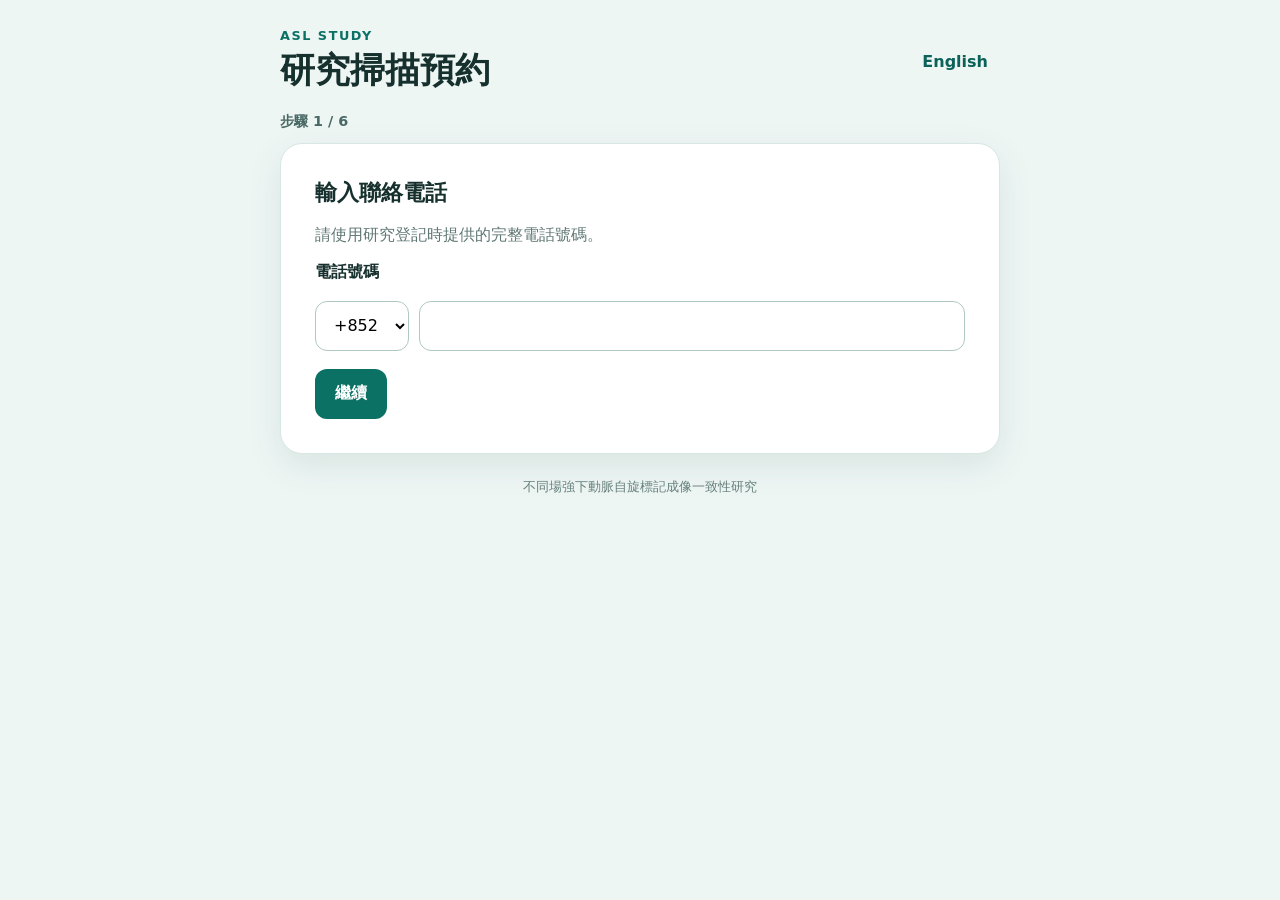
==== index.html @ f1f3ba52 "Build mobile participant booking flow" ====
<!doctype html>
<html lang="zh-Hant">
<head>
  <meta charset="utf-8">
  <meta name="viewport" content="width=device-width, initial-scale=1">
  <meta name="theme-color" content="#0b5d55">
  <title>ASL 研究預約</title>
  <link rel="stylesheet" href="style.css">
</head>
<body>
  <header>
    <div>
      <p class="eyebrow">ASL Study</p>
      <h1 data-text="title">研究掃描預約</h1>
    </div>
    <button id="language" class="text-button" type="button">English</button>
  </header>

  <main>
    <div id="progress" class="progress" aria-live="polite"></div>
    <section id="app" class="card" aria-live="polite"></section>
  </main>

  <footer data-text="footer">不同場強下動脈自旋標記成像一致性研究</footer>
  <script src="config.js"></script>
  <script src="app.js"></script>
</body>
</html>
---- style.css ----
:root {
  color-scheme: light;
  font-family: system-ui, -apple-system, "Segoe UI", sans-serif;
  color: #16302d;
  background: #eef6f4;
}

* { box-sizing: border-box; }
body { margin: 0; min-height: 100vh; }
header, main, footer { width: min(100% - 32px, 720px); margin-inline: auto; }
header { display: flex; align-items: center; justify-content: space-between; gap: 16px; padding: 28px 0 18px; }
h1, h2, h3, p { margin-top: 0; }
h1 { margin-bottom: 0; font-size: clamp(1.55rem, 7vw, 2.2rem); }
h2 { font-size: 1.35rem; }
h3 { margin-bottom: 8px; }
.eyebrow { margin-bottom: 4px; color: #0b7165; font-size: .8rem; font-weight: 800; letter-spacing: .12em; text-transform: uppercase; }
.card { padding: clamp(20px, 5vw, 34px); border: 1px solid #d7e7e3; border-radius: 22px; background: white; box-shadow: 0 12px 35px rgb(27 79 72 / 10%); }
.progress { min-height: 31px; color: #496965; font-size: .9rem; font-weight: 700; }
.muted { color: #5f7774; }
.error { padding: 12px; border-radius: 12px; color: #8d251c; background: #fff0ee; }
.success { color: #11634f; }
label { display: block; margin-bottom: 8px; font-weight: 750; }
.phone { display: grid; grid-template-columns: auto 1fr; gap: 10px; margin: 18px 0; }
input, select, button { min-height: 50px; border-radius: 12px; font: inherit; }
input, select { width: 100%; border: 1px solid #afc8c3; padding: 0 14px; background: white; }
button { border: 0; padding: 0 20px; color: white; background: #0b7165; font-weight: 800; cursor: pointer; }
button:hover { background: #085b52; }
button:focus-visible, input:focus-visible, select:focus-visible { outline: 3px solid #8cd9cc; outline-offset: 2px; }
button:disabled { cursor: not-allowed; opacity: .55; }
.secondary { color: #0b6259; background: #e5f4f1; }
.secondary:hover { background: #d3ece7; }
.text-button { min-height: 42px; padding: 0 12px; color: #0b6259; background: transparent; }
.actions { display: flex; flex-wrap: wrap; gap: 10px; margin-top: 22px; }
.notice { margin: 14px 0; padding: 16px; border: 1px solid #d6e4e1; border-radius: 14px; background: #f8fbfa; }
.notice.locked { opacity: .45; }
.notice.done { border-color: #68b9a8; background: #eaf8f4; }
.notice button { margin-top: 10px; min-height: 42px; }
.date-group { margin-top: 24px; }
.slot-grid { display: grid; grid-template-columns: repeat(auto-fit, minmax(135px, 1fr)); gap: 10px; }
.choice { width: 100%; height: auto; min-height: 76px; margin: 6px 0; padding: 14px; text-align: left; color: #18443e; background: #f0f7f5; border: 2px solid transparent; }
.choice.selected { border-color: #0b7165; background: #dcf1ec; }
.summary { display: grid; gap: 12px; }
.summary > div, address { padding: 14px; border-radius: 12px; background: #f4f8f7; }
address { margin-top: 14px; font-style: normal; line-height: 1.55; }
.qr { margin-top: 16px; padding: 16px; border: 1px dashed #90aaa5; border-radius: 12px; text-align: center; }
.qr img { display: block; max-width: 220px; margin: 10px auto 0; }
footer { padding: 24px 0 36px; color: #66807c; font-size: .82rem; text-align: center; }

@media (max-width: 480px) {
  header, main, footer { width: min(100% - 20px, 720px); }
  header { padding-top: 18px; }
  .card { border-radius: 17px; }
  .actions button { width: 100%; }
}

@media print {
  body { background: white; }
  header, .progress, footer, .no-print { display: none !important; }
  main { width: 100%; }
  .card { border: 0; box-shadow: none; }
}
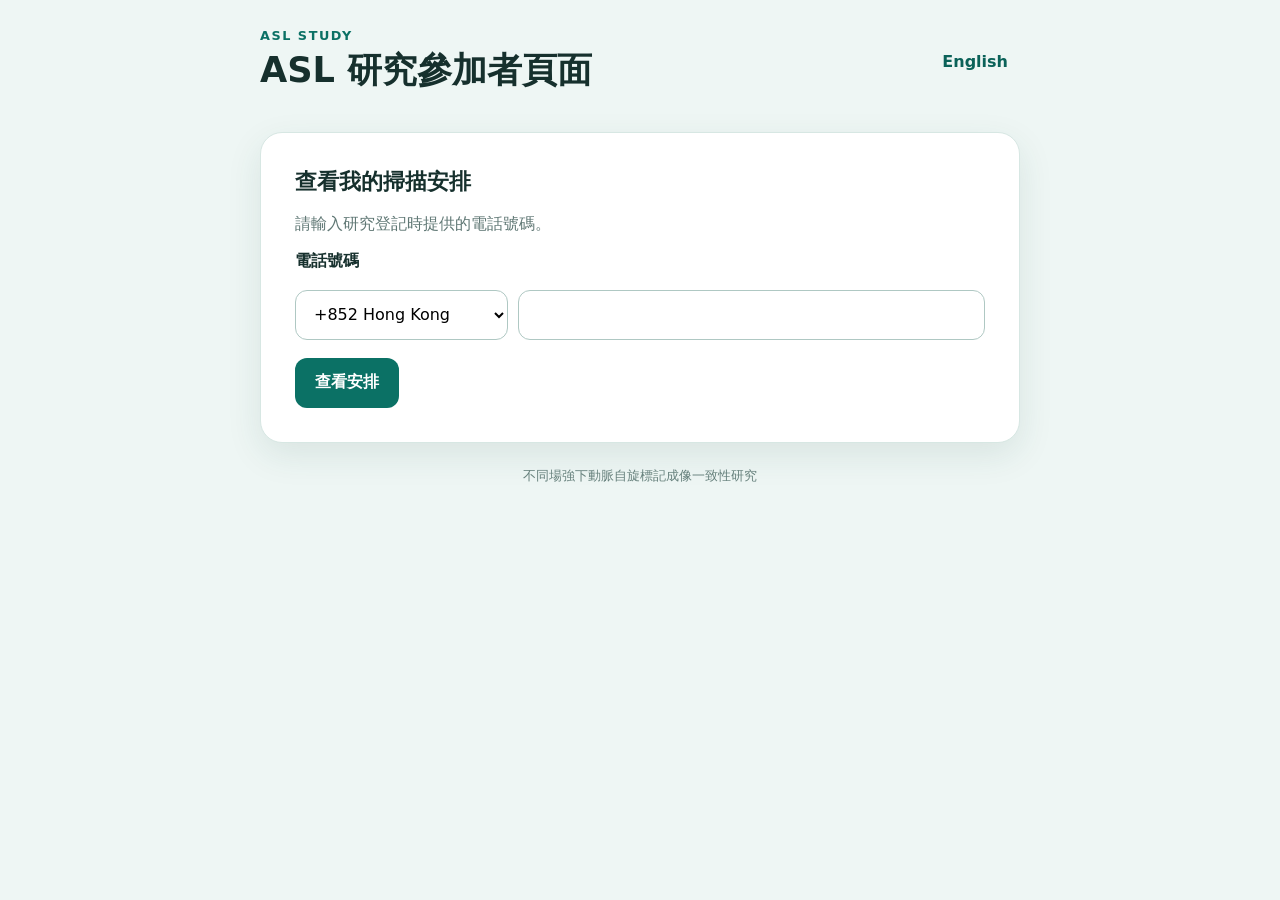
==== commit 80f0d314: "Update participant portal shell" ====
--- a/index.html
+++ b/index.html
@@ -4,25 +4,23 @@
   <meta charset="utf-8">
   <meta name="viewport" content="width=device-width, initial-scale=1">
   <meta name="theme-color" content="#0b5d55">
-  <title>ASL 研究預約</title>
+  <title>ASL 研究參加者頁面</title>
   <link rel="stylesheet" href="style.css">
 </head>
 <body>
   <header>
     <div>
       <p class="eyebrow">ASL Study</p>
-      <h1 data-text="title">研究掃描預約</h1>
+      <h1 data-text="title">ASL 研究參加者頁面</h1>
     </div>
     <button id="language" class="text-button" type="button">English</button>
   </header>
-
   <main>
     <div id="progress" class="progress" aria-live="polite"></div>
     <section id="app" class="card" aria-live="polite"></section>
   </main>
-
   <footer data-text="footer">不同場強下動脈自旋標記成像一致性研究</footer>
   <script src="config.js"></script>
   <script src="app.js"></script>
 </body>
-</html>
+</html>
--- a/style.css
+++ b/style.css
@@ -1,61 +1,15 @@
-:root {
-  color-scheme: light;
-  font-family: system-ui, -apple-system, "Segoe UI", sans-serif;
-  color: #16302d;
-  background: #eef6f4;
-}
-
-* { box-sizing: border-box; }
-body { margin: 0; min-height: 100vh; }
-header, main, footer { width: min(100% - 32px, 720px); margin-inline: auto; }
-header { display: flex; align-items: center; justify-content: space-between; gap: 16px; padding: 28px 0 18px; }
-h1, h2, h3, p { margin-top: 0; }
-h1 { margin-bottom: 0; font-size: clamp(1.55rem, 7vw, 2.2rem); }
-h2 { font-size: 1.35rem; }
-h3 { margin-bottom: 8px; }
-.eyebrow { margin-bottom: 4px; color: #0b7165; font-size: .8rem; font-weight: 800; letter-spacing: .12em; text-transform: uppercase; }
-.card { padding: clamp(20px, 5vw, 34px); border: 1px solid #d7e7e3; border-radius: 22px; background: white; box-shadow: 0 12px 35px rgb(27 79 72 / 10%); }
-.progress { min-height: 31px; color: #496965; font-size: .9rem; font-weight: 700; }
-.muted { color: #5f7774; }
-.error { padding: 12px; border-radius: 12px; color: #8d251c; background: #fff0ee; }
-.success { color: #11634f; }
-label { display: block; margin-bottom: 8px; font-weight: 750; }
-.phone { display: grid; grid-template-columns: auto 1fr; gap: 10px; margin: 18px 0; }
-input, select, button { min-height: 50px; border-radius: 12px; font: inherit; }
-input, select { width: 100%; border: 1px solid #afc8c3; padding: 0 14px; background: white; }
-button { border: 0; padding: 0 20px; color: white; background: #0b7165; font-weight: 800; cursor: pointer; }
-button:hover { background: #085b52; }
-button:focus-visible, input:focus-visible, select:focus-visible { outline: 3px solid #8cd9cc; outline-offset: 2px; }
-button:disabled { cursor: not-allowed; opacity: .55; }
-.secondary { color: #0b6259; background: #e5f4f1; }
-.secondary:hover { background: #d3ece7; }
-.text-button { min-height: 42px; padding: 0 12px; color: #0b6259; background: transparent; }
-.actions { display: flex; flex-wrap: wrap; gap: 10px; margin-top: 22px; }
-.notice { margin: 14px 0; padding: 16px; border: 1px solid #d6e4e1; border-radius: 14px; background: #f8fbfa; }
-.notice.locked { opacity: .45; }
-.notice.done { border-color: #68b9a8; background: #eaf8f4; }
-.notice button { margin-top: 10px; min-height: 42px; }
-.date-group { margin-top: 24px; }
-.slot-grid { display: grid; grid-template-columns: repeat(auto-fit, minmax(135px, 1fr)); gap: 10px; }
-.choice { width: 100%; height: auto; min-height: 76px; margin: 6px 0; padding: 14px; text-align: left; color: #18443e; background: #f0f7f5; border: 2px solid transparent; }
-.choice.selected { border-color: #0b7165; background: #dcf1ec; }
-.summary { display: grid; gap: 12px; }
-.summary > div, address { padding: 14px; border-radius: 12px; background: #f4f8f7; }
-address { margin-top: 14px; font-style: normal; line-height: 1.55; }
-.qr { margin-top: 16px; padding: 16px; border: 1px dashed #90aaa5; border-radius: 12px; text-align: center; }
-.qr img { display: block; max-width: 220px; margin: 10px auto 0; }
-footer { padding: 24px 0 36px; color: #66807c; font-size: .82rem; text-align: center; }
-
-@media (max-width: 480px) {
-  header, main, footer { width: min(100% - 20px, 720px); }
-  header { padding-top: 18px; }
-  .card { border-radius: 17px; }
-  .actions button { width: 100%; }
-}
-
-@media print {
-  body { background: white; }
-  header, .progress, footer, .no-print { display: none !important; }
-  main { width: 100%; }
-  .card { border: 0; box-shadow: none; }
-}
+:root{color-scheme:light;font-family:system-ui,-apple-system,"Segoe UI",sans-serif;color:#16302d;background:#eef6f4}
+*{box-sizing:border-box}body{margin:0;min-height:100vh}header,main,footer{width:min(100% - 32px,760px);margin-inline:auto}
+header{display:flex;align-items:center;justify-content:space-between;gap:16px;padding:28px 0 18px}h1,h2,h3,p{margin-top:0}h1{margin-bottom:0;font-size:clamp(1.55rem,7vw,2.2rem)}h2{font-size:1.35rem}h3{margin-bottom:10px}.eyebrow{margin-bottom:4px;color:#0b7165;font-size:.8rem;font-weight:800;letter-spacing:.12em;text-transform:uppercase}
+.card{padding:clamp(20px,5vw,34px);border:1px solid #d7e7e3;border-radius:22px;background:#fff;box-shadow:0 12px 35px rgb(27 79 72 / 10%)}.progress{min-height:20px;color:#496965;font-size:.9rem;font-weight:700}.muted{color:#5f7774}.compact{margin-bottom:0}.block{display:block;margin-top:8px}.error{padding:12px;border-radius:12px;color:#8d251c;background:#fff0ee}.success{color:#11634f}
+label{display:block;margin-bottom:8px;font-weight:750}.phone{display:grid;grid-template-columns:auto 1fr;gap:10px;margin:18px 0}input,select,button{min-height:50px;border-radius:12px;font:inherit}input,select{width:100%;border:1px solid #afc8c3;padding:0 14px;background:#fff}button{border:0;padding:0 20px;color:#fff;background:#0b7165;font-weight:800;cursor:pointer}button:hover{background:#085b52}button:disabled{cursor:not-allowed;opacity:.55}.text-button{min-height:42px;padding:0 12px;color:#0b6259;background:transparent}
+.actions{display:flex;flex-wrap:wrap;gap:10px;margin-top:16px}.panel{margin-top:18px;padding:18px;border-radius:14px;background:#f4f8f7}.important{margin:16px 0;padding:16px;border-left:5px solid #d58b14;border-radius:10px;background:#fff8e8;line-height:1.5}
+.appointment{margin:14px 0;padding:18px;border-radius:14px}.appointment span,.appointment small{display:block}.appointment strong{display:block;margin:7px 0;font-size:1.25rem;line-height:1.45}.appointment.fixed{border:2px solid #0b7165;background:#e8f6f2}.appointment.hospital{border:2px solid #6d7ea8;background:#f0f3fb}.arrival{margin-top:10px;padding-top:10px;border-top:1px solid rgb(0 0 0 / 10%)}.arrival b{display:block}.arrival small{margin-top:3px;color:#5f7774}
+.link-grid{display:grid;gap:10px}.file-link{display:flex;justify-content:space-between;gap:12px;align-items:center;padding:14px;border:1px solid #bad8d2;border-radius:12px;color:#144943;background:#fff;text-decoration:none}.file-link span{font-size:.85rem;color:#58736f}.file-link:hover{border-color:#0b7165}
+.button-link{display:inline-flex;min-height:48px;padding:0 18px;align-items:center;justify-content:center;border-radius:12px;color:#fff;background:#0b7165;font-weight:800;text-decoration:none}.secondary-link{color:#0b6259;background:#e5f4f1}.disabled-link{pointer-events:none;opacity:.45}
+.profile-grid{display:grid;grid-template-columns:1fr 1fr;gap:12px;align-items:end}.profile-grid label{margin:0}.profile-grid button{grid-column:1 / -1}.profile-grid .success{grid-column:1 / -1}
+.check-row{display:flex;gap:10px;align-items:flex-start;margin:16px 0;padding:12px;border:1px solid #d7e7e3;border-radius:12px;background:#fff}.check-row input{width:20px;min-height:20px;margin-top:1px}.check-row span{font-weight:700}
+ul{padding-left:1.25rem}li{margin:8px 0;line-height:1.45}.qr{text-align:center}.qr img{display:block;max-width:220px;margin:10px auto}.qr .button-link{margin-top:8px}
+footer{padding:24px 0 36px;color:#66807c;font-size:.82rem;text-align:center}
+@media(max-width:560px){header,main,footer{width:min(100% - 20px,760px)}header{padding-top:18px}.card{border-radius:17px}.profile-grid{grid-template-columns:1fr}.profile-grid button,.profile-grid .success{grid-column:auto}.contact-actions .button-link{flex:1}}
+@media print{body{background:#fff}header,.progress,footer,.contact-actions{display:none!important}main{width:100%}.card{border:0;box-shadow:none}.panel,.appointment{break-inside:avoid}}
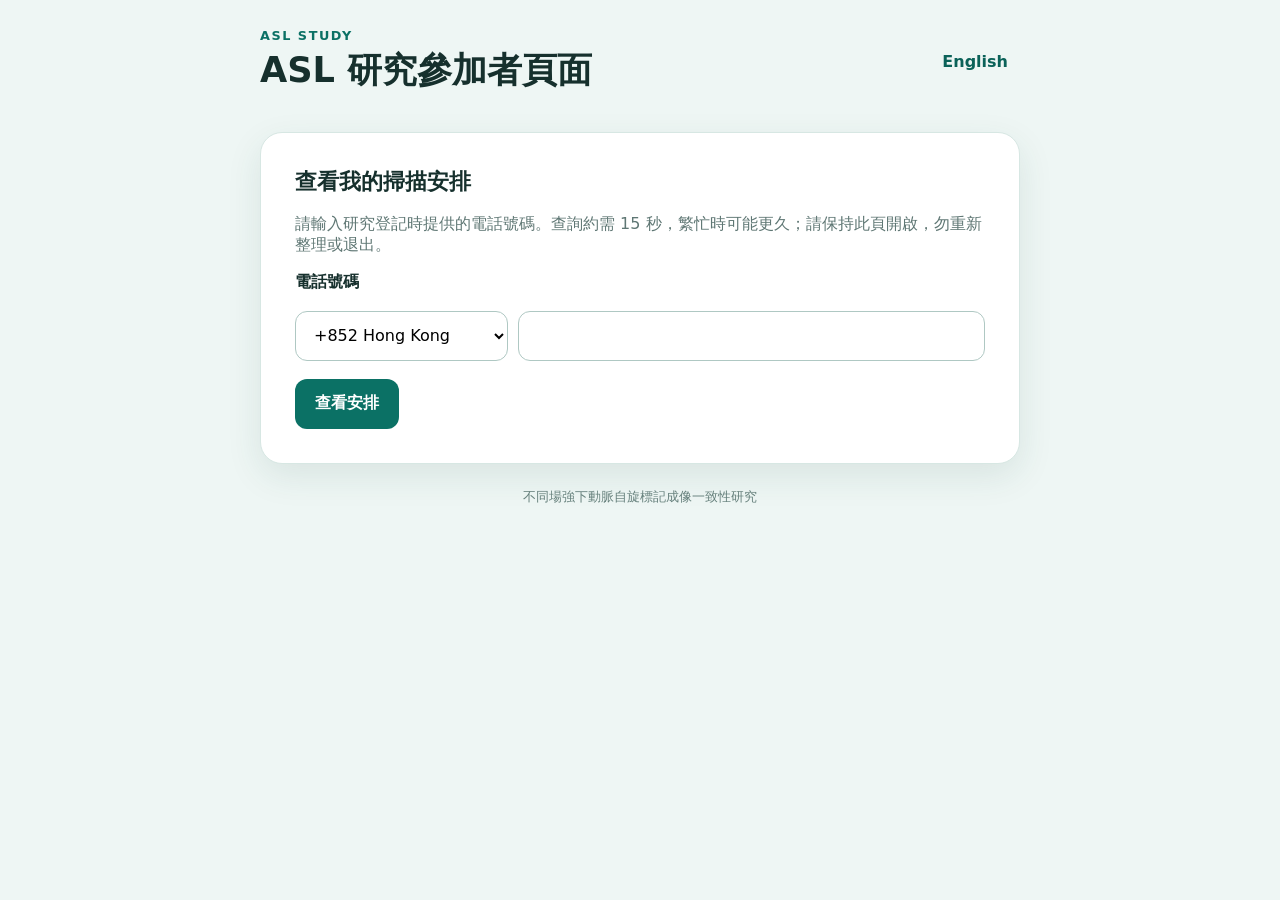
==== commit 252c2eec: "Add participant lookup wait guidance" ====
--- a/index.html
+++ b/index.html
@@ -5,7 +5,7 @@
   <meta name="viewport" content="width=device-width, initial-scale=1">
   <meta name="theme-color" content="#0b5d55">
   <title>ASL 研究參加者頁面</title>
-  <link rel="stylesheet" href="style.css">
+  <link rel="stylesheet" href="style.css?v=20261002k">
 </head>
 <body>
   <header>
@@ -21,6 +21,6 @@
   </main>
   <footer data-text="footer">不同場強下動脈自旋標記成像一致性研究</footer>
   <script src="config.js"></script>
-  <script src="app.js"></script>
+  <script src="app.js?v=20261029a"></script>
 </body>
-</html>+</html>
--- a/style.css
+++ b/style.css
@@ -1,15 +1,98 @@
-:root{color-scheme:light;font-family:system-ui,-apple-system,"Segoe UI",sans-serif;color:#16302d;background:#eef6f4}
-*{box-sizing:border-box}body{margin:0;min-height:100vh}header,main,footer{width:min(100% - 32px,760px);margin-inline:auto}
-header{display:flex;align-items:center;justify-content:space-between;gap:16px;padding:28px 0 18px}h1,h2,h3,p{margin-top:0}h1{margin-bottom:0;font-size:clamp(1.55rem,7vw,2.2rem)}h2{font-size:1.35rem}h3{margin-bottom:10px}.eyebrow{margin-bottom:4px;color:#0b7165;font-size:.8rem;font-weight:800;letter-spacing:.12em;text-transform:uppercase}
-.card{padding:clamp(20px,5vw,34px);border:1px solid #d7e7e3;border-radius:22px;background:#fff;box-shadow:0 12px 35px rgb(27 79 72 / 10%)}.progress{min-height:20px;color:#496965;font-size:.9rem;font-weight:700}.muted{color:#5f7774}.compact{margin-bottom:0}.block{display:block;margin-top:8px}.error{padding:12px;border-radius:12px;color:#8d251c;background:#fff0ee}.success{color:#11634f}
-label{display:block;margin-bottom:8px;font-weight:750}.phone{display:grid;grid-template-columns:auto 1fr;gap:10px;margin:18px 0}input,select,button{min-height:50px;border-radius:12px;font:inherit}input,select{width:100%;border:1px solid #afc8c3;padding:0 14px;background:#fff}button{border:0;padding:0 20px;color:#fff;background:#0b7165;font-weight:800;cursor:pointer}button:hover{background:#085b52}button:disabled{cursor:not-allowed;opacity:.55}.text-button{min-height:42px;padding:0 12px;color:#0b6259;background:transparent}
-.actions{display:flex;flex-wrap:wrap;gap:10px;margin-top:16px}.panel{margin-top:18px;padding:18px;border-radius:14px;background:#f4f8f7}.important{margin:16px 0;padding:16px;border-left:5px solid #d58b14;border-radius:10px;background:#fff8e8;line-height:1.5}
-.appointment{margin:14px 0;padding:18px;border-radius:14px}.appointment span,.appointment small{display:block}.appointment strong{display:block;margin:7px 0;font-size:1.25rem;line-height:1.45}.appointment.fixed{border:2px solid #0b7165;background:#e8f6f2}.appointment.hospital{border:2px solid #6d7ea8;background:#f0f3fb}.arrival{margin-top:10px;padding-top:10px;border-top:1px solid rgb(0 0 0 / 10%)}.arrival b{display:block}.arrival small{margin-top:3px;color:#5f7774}
-.link-grid{display:grid;gap:10px}.file-link{display:flex;justify-content:space-between;gap:12px;align-items:center;padding:14px;border:1px solid #bad8d2;border-radius:12px;color:#144943;background:#fff;text-decoration:none}.file-link span{font-size:.85rem;color:#58736f}.file-link:hover{border-color:#0b7165}
-.button-link{display:inline-flex;min-height:48px;padding:0 18px;align-items:center;justify-content:center;border-radius:12px;color:#fff;background:#0b7165;font-weight:800;text-decoration:none}.secondary-link{color:#0b6259;background:#e5f4f1}.disabled-link{pointer-events:none;opacity:.45}
-.profile-grid{display:grid;grid-template-columns:1fr 1fr;gap:12px;align-items:end}.profile-grid label{margin:0}.profile-grid button{grid-column:1 / -1}.profile-grid .success{grid-column:1 / -1}
-.check-row{display:flex;gap:10px;align-items:flex-start;margin:16px 0;padding:12px;border:1px solid #d7e7e3;border-radius:12px;background:#fff}.check-row input{width:20px;min-height:20px;margin-top:1px}.check-row span{font-weight:700}
-ul{padding-left:1.25rem}li{margin:8px 0;line-height:1.45}.qr{text-align:center}.qr img{display:block;max-width:220px;margin:10px auto}.qr .button-link{margin-top:8px}
+:root{
+  color-scheme:light;
+  font-family:system-ui,-apple-system,"Segoe UI",sans-serif;
+  color:#16302d;
+  background:#eef6f4
+}
+*{box-sizing:border-box}
+body{margin:0;min-height:100vh}
+header,main,footer{width:min(100% - 32px,760px);margin-inline:auto}
+header{display:flex;align-items:center;justify-content:space-between;gap:16px;padding:28px 0 18px}
+h1,h2,h3,p{margin-top:0}
+h1{margin-bottom:0;font-size:clamp(1.55rem,7vw,2.2rem)}
+h2{font-size:1.35rem}
+h3{margin-bottom:10px}
+.eyebrow{margin-bottom:4px;color:#0b7165;font-size:.8rem;font-weight:800;letter-spacing:.12em;text-transform:uppercase}
+.card{padding:clamp(20px,5vw,34px);border:1px solid #d7e7e3;border-radius:22px;background:#fff;box-shadow:0 12px 35px rgb(27 79 72 / 10%)}
+.progress{min-height:20px;color:#496965;font-size:.9rem;font-weight:700}
+.muted{color:#5f7774}
+.compact{margin-bottom:0}
+.block{display:block;margin-top:8px}
+.error{padding:12px;border-radius:12px;color:#8d251c;background:#fff0ee}
+.success{color:#11634f}
+label{display:block;margin-bottom:8px;font-weight:750}
+.phone{display:grid;grid-template-columns:auto 1fr;gap:10px;margin:18px 0}
+input,select,button{min-height:50px;border-radius:12px;font:inherit}
+input,select{width:100%;border:1px solid #afc8c3;padding:0 14px;background:#fff}
+button{border:0;padding:0 20px;color:#fff;background:#0b7165;font-weight:800;cursor:pointer}
+button:hover{background:#085b52}
+button:disabled{cursor:not-allowed;opacity:.55}
+button:focus-visible,input:focus-visible,select:focus-visible{outline:3px solid #8cd9cc;outline-offset:2px}
+.text-button{min-height:42px;padding:0 12px;color:#0b6259;background:transparent}
+.secondary{color:#0b6259;background:#e5f4f1}
+.secondary:hover{background:#d3ece7}
+.actions{display:flex;flex-wrap:wrap;gap:10px;margin-top:16px}
+.panel,.preparation,.incentive{margin-top:18px;padding:18px;border-radius:14px;background:#f4f8f7}
+.important{margin:16px 0;padding:16px;border-left:5px solid #d58b14;border-radius:10px;background:#fff8e8;line-height:1.5}
+.important p:last-child{margin-bottom:0}
+.button-link{display:inline-flex;min-height:48px;padding:0 18px;align-items:center;justify-content:center;border-radius:12px;color:#fff;background:#0b7165;font-weight:800;text-decoration:none}
+.button-link:hover{color:#fff;background:#085b52}
+.disabled-link{pointer-events:none;opacity:.45}
+.link-grid{display:grid;gap:10px}
+.file-link{display:flex;justify-content:space-between;gap:12px;align-items:center;padding:14px;border:1px solid #bad8d2;border-radius:12px;color:#144943;background:#fff;text-decoration:none}
+.file-link span{font-size:.85rem;color:#58736f}
+.file-link:hover{border-color:#0b7165}
+.notice{margin:14px 0;padding:16px;border:1px solid #d6e4e1;border-radius:14px;background:#f8fbfa}
+.notice.locked{opacity:.45}
+.notice.done{border-color:#68b9a8;background:#eaf8f4}
+.notice button{margin-top:10px;min-height:42px}
+.summary{display:grid;gap:12px}
+.summary>div,address{padding:14px;border-radius:12px;background:#f4f8f7}
+address{margin-top:14px;font-style:normal;line-height:1.55}
+.paired-choice-list{display:grid;gap:12px;margin-top:18px}
+.choice{width:100%;height:auto;min-height:76px;padding:14px;text-align:left;color:#18443e;background:#f0f7f5;border:2px solid transparent}
+.choice:hover{background:#e5f3f0}
+.choice.selected{border-color:#0b7165;background:#dcf1ec}
+.paired-choice{display:flex;align-items:center;justify-content:space-between;gap:18px;min-height:82px;padding:18px 20px}
+.paired-choice strong{font-size:1.05rem;white-space:nowrap}
+.paired-choice span{font-size:1rem;font-weight:700;text-align:right;line-height:1.4}
+.appointment{margin:14px 0;padding:18px;border-radius:14px;background:#f4f8f7}
+.appointment span,.appointment small{display:block}
+.appointment strong{display:block;margin:7px 0;font-size:1.25rem;line-height:1.45}
+.appointment.fixed{border:2px solid #0b7165;background:#e8f6f2}
+.appointment.hospital{border:2px solid #6d7ea8;background:#f0f3fb}
+.arrival{margin-top:10px;padding-top:10px;border-top:1px solid rgb(0 0 0 / 10%)}
+.arrival b{display:block}
+.arrival small{margin-top:3px;color:#5f7774}
+.preparation li{margin:8px 0;line-height:1.45}
+.incentive{border:2px solid #d5a33b;background:#fff9e9}
+.profile-grid{display:grid;grid-template-columns:1fr 1fr;gap:12px;align-items:end}
+.profile-grid label{margin:0}
+.profile-grid button,.profile-grid .success{grid-column:1 / -1}
+.check-row{display:flex;gap:10px;align-items:flex-start;margin:16px 0;padding:12px;border:1px solid #d7e7e3;border-radius:12px;background:#fff}
+.check-row input{width:20px;min-height:20px;margin-top:1px}
+.check-row span{font-weight:700}
+ul{padding-left:1.25rem}
+li{margin:8px 0;line-height:1.45}
+.qr{margin-top:16px;padding:16px;border:1px dashed #90aaa5;border-radius:12px;text-align:center}
+.qr img{display:block;max-width:220px;margin:10px auto}
+.qr .button-link{margin-top:8px}
 footer{padding:24px 0 36px;color:#66807c;font-size:.82rem;text-align:center}
-@media(max-width:560px){header,main,footer{width:min(100% - 20px,760px)}header{padding-top:18px}.card{border-radius:17px}.profile-grid{grid-template-columns:1fr}.profile-grid button,.profile-grid .success{grid-column:auto}.contact-actions .button-link{flex:1}}
-@media print{body{background:#fff}header,.progress,footer,.contact-actions{display:none!important}main{width:100%}.card{border:0;box-shadow:none}.panel,.appointment{break-inside:avoid}}+@media(max-width:560px){
+  header,main,footer{width:min(100% - 20px,760px)}
+  header{padding-top:18px}
+  .card{border-radius:17px}
+  .profile-grid{grid-template-columns:1fr}
+  .profile-grid button,.profile-grid .success{grid-column:auto}
+  .contact-actions .button-link{flex:1}
+  .paired-choice{display:block}
+  .paired-choice strong{display:block;margin-bottom:8px}
+  .paired-choice span{display:block;text-align:left}
+}
+@media print{
+  body{background:#fff}
+  header,.progress,footer,.contact-actions{display:none!important}
+  main{width:100%}
+  .card{border:0;box-shadow:none}
+  .panel,.appointment{break-inside:avoid}
+}
